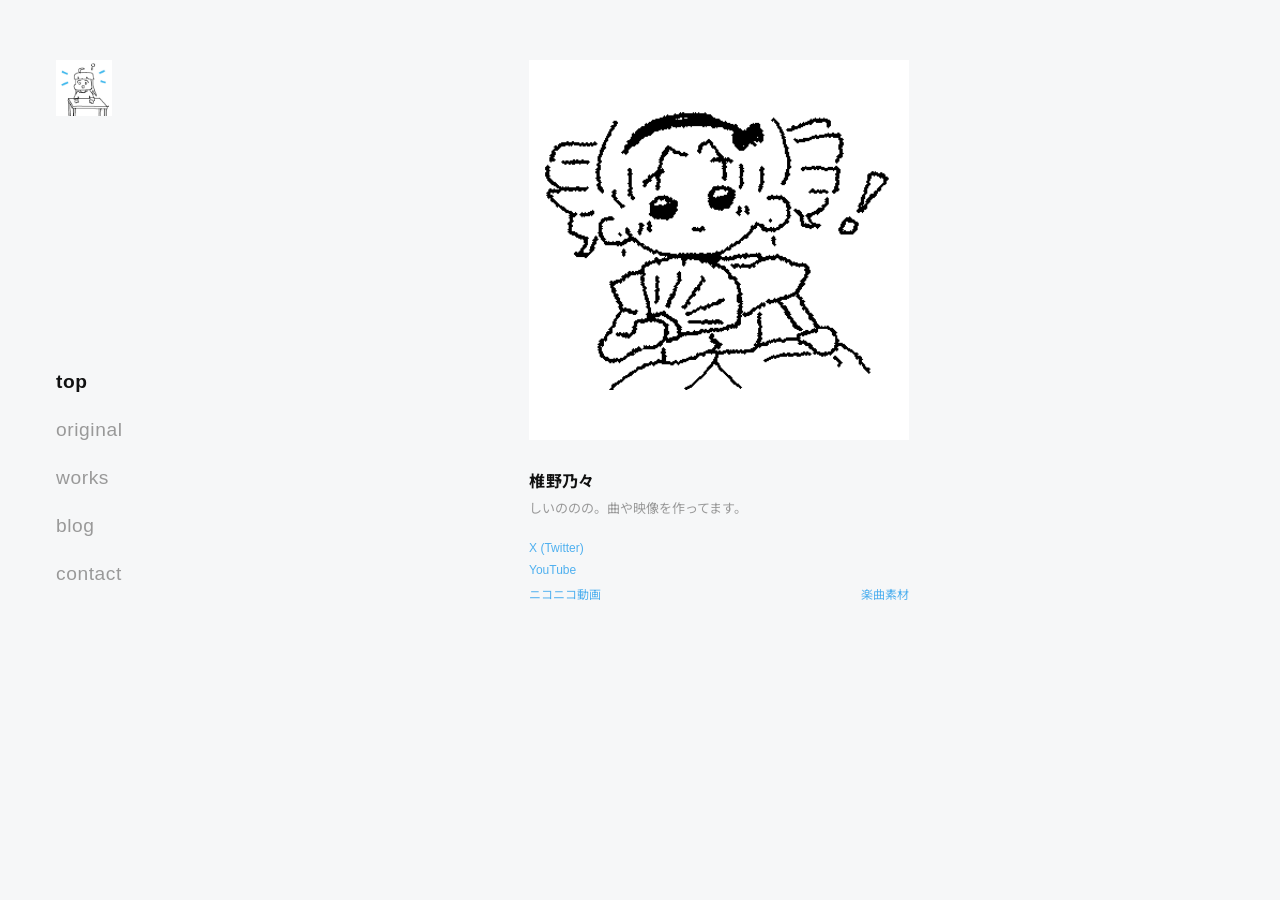
==== index.html @ d762a7d9 "初回アップロード" ====
<!DOCTYPE html>
<html lang="ja">
<head>
<meta charset="UTF-8">
<!-- /mv/xxx のようなURLになっても、相対パス(style.cssやassets/...)が正しくトップ基準で解決されるようにする -->
<base href="/">
<meta name="viewport" content="width=device-width, initial-scale=1.0">
<title>椎野乃々のウェブサイト</title>
<meta name="description" content="これまでの活動記録をまとめたポートフォリオサイトです。">
<link rel="icon" href="assets/icon.jpg">

<link rel="preconnect" href="https://fonts.googleapis.com">
<link rel="preconnect" href="https://fonts.gstatic.com" crossorigin>
<link href="https://fonts.googleapis.com/css2?family=Noto+Sans+JP:wght@400;700&display=swap" rel="stylesheet">

<link rel="stylesheet" href="style.css">
<script src="https://cdn.jsdelivr.net/npm/marked/marked.min.js"></script>
</head>
<body class="is-viewing-top">

<!-- ========== モバイル用トップバー ========== -->
<header class="mobile-bar">
  <a href="#" data-panel="top" class="mobile-bar__icon-wrap">
    <img src="assets/icon.jpg" alt="YOUR NAME" class="mobile-bar__icon" onerror="this.remove()">
  </a>
  <div class="mobile-bar__menu-trigger" id="mobileMenuTrigger">
    <span class="mobile-bar__menu-label">menu→</span>
    <button class="mobile-bar__toggle" id="menuToggle" aria-label="メニューを開く" aria-expanded="false">
      <span></span><span></span><span></span>
    </button>
  </div>
</header>

<div class="app">

  <!-- ========== 左ペイン：メニュー（PCでは画面の1/3） ========== -->
  <aside class="nav-pane">
    <div class="nav-pane__brand">
      <a href="#" data-panel="top" class="nav-pane__icon-wrap">
        <img src="assets/icon.jpg" alt="YOUR NAME" class="nav-pane__icon" onerror="this.remove()">
      </a>
    </div>

    <nav aria-label="メインナビゲーション">
      <ul class="nav-pane__list" id="navList">
        <li data-panel="top" class="is-active">
          <a href="#" data-panel="top" class="nav-pane__link">top</a>
        </li>
        <li data-panel="original">
          <div class="nav-pane__row">
            <a href="#" data-section="original" class="nav-pane__link">original</a>
            <ul class="nav-pane__catlist">
              <li><a href="#" class="nav-pane__cat" data-section="original" data-category="mv">mv</a></li>
              <li><a href="#" class="nav-pane__cat" data-section="original" data-category="releases">releases</a></li>
              <li><a href="#" class="nav-pane__cat" data-section="original" data-category="design">design</a></li>
              <li><a href="#" class="nav-pane__cat" data-section="original" data-category="others">others</a></li>
            </ul>
          </div>
        </li>
        <li data-panel="works">
          <div class="nav-pane__row">
            <a href="#" data-section="works" class="nav-pane__link">works</a>
            <ul class="nav-pane__catlist">
              <li><a href="#" class="nav-pane__cat" data-section="works" data-category="video">video</a></li>
              <li><a href="#" class="nav-pane__cat" data-section="works" data-category="music">music</a></li>
              <li><a href="#" class="nav-pane__cat" data-section="works" data-category="design">design</a></li>
              <li><a href="#" class="nav-pane__cat" data-section="works" data-category="others">others</a></li>
            </ul>
          </div>
        </li>
        <li data-panel="blog">
          <a href="#" data-panel="blog" class="nav-pane__link">blog</a>
        </li>
        <li data-panel="contact">
          <a href="#" data-panel="contact" class="nav-pane__link">contact</a>
        </li>
      </ul>
    </nav>

    <div class="nav-scrollbar" id="navScrollbar">
      <div class="nav-scrollbar__thumb" id="navScrollbarThumb"></div>
    </div>
  </aside>

  <!-- ========== 右ペイン：コンテンツ（PCでは画面の2/3） ========== -->
  <main class="view-pane" id="viewPane">

    <!-- ===== TOP ===== -->
    <section class="view is-active" id="view-top">
      <div class="view__inner">
        <a href="#" data-panel="listening" class="hero-image">
          <img src="assets/hero.gif" alt="椎野乃々" onerror="this.remove()">
        </a>
        <p class="hero-name">椎野乃々</p>
        <p class="hero-desc">しいののの。曲や映像を作ってます。</p>
        <ul class="hero-links">
          <li><a href="https://x.com/nonono_rain" target="_blank" rel="noopener">X (Twitter)</a></li>
          <li><a href="https://www.youtube.com/@aimai.5036" target="_blank" rel="noopener">YouTube</a></li>
          <li class="hero-links__pair">
            <a href="https://www.nicovideo.jp/user/123464943" target="_blank" rel="noopener">ニコニコ動画</a>
            <a href="https://drive.google.com/drive/folders/14TiNCbeLsuGgeU9SYpYMtmS-5s3uT9EH?usp=drive_link" target="_blank" rel="noopener">楽曲素材</a>
          </li>
        </ul>
      </div>
    </section>

    <!-- ===== LISTENING（アイコンクリックで表示。4曲がPC・スマホどちらも1画面に収まるレイアウト） ===== -->
    <section class="view" id="view-listening">
      <div class="view__inner">
        <a href="#" data-panel="top" class="view__back">← back</a>
        <h2 class="listening-title">( ´ー`).｡oO（わたしを構成する音楽）</h2>
        <div class="listening-grid" id="listeningGrid"><!-- JSで生成 --></div>
      </div>
    </section>

    <!-- ===== ORIGINAL（作品詳細。クリックした作品の内容をJSで差し込む） ===== -->
    <section class="view" id="view-original-detail" data-nav-group="original">
      <div class="view__inner">
        <a href="#" data-panel="original-category" class="view__back">← back</a>
        <div class="detail-thumb" id="originalDetailMedia"><!-- JSがiframeを挿入 --></div>
        <h2 class="view__title detail-title" id="originalDetailTitle"></h2>
        <div class="view__desc" id="originalDetailBody"></div>
        <a href="#" data-panel="original-category" class="view__back view__back--bottom" id="originalDetailBackBottom">← back</a>
      </div>
    </section>

    <!-- ===== ORIGINAL（カテゴリ別一覧。JSでカテゴリごとに内容を差し込む） ===== -->
    <section class="view" id="view-original-category" data-nav-group="original">
      <div class="view__inner">
        <header class="view__head">
          <span class="view__eyebrow">Original - 自主制作</span>
          <h2 class="view__title" id="originalCategoryLabel"></h2>
        </header>
        <div class="thumb-grid" id="originalCategoryGrid"><!-- JSで生成 --></div>
      </div>
    </section>

    <!-- ===== WORKS（作品詳細。クリックした作品の内容をJSで差し込む） ===== -->
    <section class="view" id="view-work-detail" data-nav-group="works">
      <div class="view__inner">
        <a href="#" data-panel="works-category" class="view__back">← back</a>
        <div class="detail-thumb" id="workDetailMedia"><!-- JSが画像またはiframeを挿入 --></div>
        <h2 class="view__title detail-title" id="workDetailTitle"></h2>
        <div class="view__desc" id="workDetailBody"></div>
        <a href="#" data-panel="works-category" class="view__back view__back--bottom" id="workDetailBackBottom">← back</a>
      </div>
    </section>

    <!-- ===== WORKS（カテゴリ別一覧。JSでカテゴリごとに内容を差し込む） ===== -->
    <section class="view" id="view-works-category" data-nav-group="works">
      <div class="view__inner">
        <header class="view__head">
          <span class="view__eyebrow">Works - ご依頼での制作</span>
          <h2 class="view__title" id="worksCategoryLabel"></h2>
        </header>
        <div class="thumb-grid" id="worksCategoryGrid"><!-- JSで生成 --></div>
      </div>
    </section>

    <!-- ===== BLOG ===== -->
    <section class="view" id="view-blog">
      <div class="view__inner">
        <header class="view__head">
          <span class="view__eyebrow">Blog - 意味があったりなかったり</span>
          <h2 class="view__title">blog</h2>
        </header>
        <ul class="blog-list" id="blogList"><!-- JSで生成（新しい順） --></ul>
      </div>
    </section>

    <!-- ===== BLOG（記事詳細。クリックした記事の内容をJSで差し込む） ===== -->
    <section class="view" id="view-blog-detail" data-nav-group="blog">
      <div class="view__inner">
        <a href="#" data-panel="blog" class="view__back">← back</a>
        <span class="view__eyebrow" id="blogDetailDate"></span>
        <h2 class="view__title" id="blogDetailTitle"></h2>
        <div class="view__desc" id="blogDetailBody"></div>
        <a href="#" data-panel="blog" class="view__back view__back--bottom" id="blogDetailBackBottom">← back</a>
      </div>
    </section>

    <!-- ===== CONTACT ===== -->
    <section class="view" id="view-contact">
      <div class="view__inner">
        <header class="view__head">
          <span class="view__eyebrow">Contact - 連絡</span>
          <h2 class="view__title">contact</h2>
          <p class="view__desc">ご依頼・お問い合わせなど、こちらよりお気軽にご連絡ください！</p>
        </header>
        <a href="mailto:nonono.rain22@gmail.com" class="contact-email">nonono.rain22@gmail.com</a>
        <ul class="contact-social">
          <li><a href="https://x.com/nonono_rain" target="_blank" rel="noopener">X (Twitter) のDMでも可</a></li>
        </ul>
        <div class="contact-image">
          <img src="assets/contact.gif" alt="" onerror="this.parentElement.remove()">
        </div>
          <p class="view__desc">「おててやわらかカニ キーホルダー」</p>
      </div>
    </section>

  </main>
</div>

<!-- ===== ORIGINAL「design」カテゴリ用ライトボックス ===== -->
<div class="design-lightbox" id="designLightbox" aria-hidden="true">
  <div class="design-lightbox__backdrop" id="designLightboxBackdrop"></div>
  <button class="design-lightbox__close" id="designLightboxClose" aria-label="閉じる">&times;</button>
  <button class="design-lightbox__arrow design-lightbox__arrow--prev" id="lightboxPrev" aria-label="前の画像">&lt;</button>
  <div class="design-lightbox__box">
    <div class="design-lightbox__img-wrap" id="designLightboxImgWrap">
      <img class="design-lightbox__img" id="designLightboxImg" src="" alt="">
    </div>
    <p class="design-lightbox__title" id="designLightboxTitle"></p>
  </div>
  <button class="design-lightbox__arrow design-lightbox__arrow--next" id="lightboxNext" aria-label="次の画像">&gt;</button>
</div>

<!-- ===== 本文中の画像用ライトボックス（矢印なし・ホイールでズーム） ===== -->
<div class="design-lightbox" id="bodyImageLightbox" aria-hidden="true">
  <div class="design-lightbox__backdrop" id="bodyImageLightboxBackdrop"></div>
  <button class="design-lightbox__close" id="bodyImageLightboxClose" aria-label="閉じる">&times;</button>
  <div class="design-lightbox__box">
    <div class="design-lightbox__img-wrap" id="bodyImageLightboxImgWrap">
      <img class="design-lightbox__img" id="bodyImageLightboxImg" src="" alt="">
    </div>
  </div>
</div>

<canvas id="cursorTrail"></canvas>

<script src="script.js"></script>
</body>
</html>
---- style.css ----
/* =====================================================
   DESIGN TOKENS
   ===================================================== */
:root{
  --black:  #111111;
  --white:  #F6F7F8;
  --gray:   #999999;
  --line:   #e4e4e4;

  --font-family:  "Helvetica Neue", Helvetica, Arial, "Noto Sans JP", sans-serif;
  --font-mono:    var(--font-family);
  --font-display: var(--font-family);
  --font-body:    var(--font-family);

  --nav-w: 33.3333%;
  --ease: cubic-bezier(.22,.61,.36,1);
}

*, *::before, *::after{ box-sizing: border-box; }

html, body{
  height: 100%;
  margin: 0;
  overflow: hidden; /* ページ全体のスクロールバーを出さない */
}

body{
  font-family: var(--font-body);
  background: var(--white);
  color: var(--black);
  -webkit-font-smoothing: antialiased;
}

a{ color: inherit; text-decoration: none; }
ul{ list-style: none; margin:0; padding:0; }
h1,h2,h3,p{ margin:0; }
img{ max-width:100%; display:block; }
button{ font-family: inherit; }

::selection{ background: var(--black); color: var(--white); }

.nav-pane, .view-pane{
  scrollbar-width: none;
  -ms-overflow-style: none;
}
.nav-pane::-webkit-scrollbar,
.view-pane::-webkit-scrollbar{ display:none; }

/* =====================================================
   全体レイアウト（PC: 左1/3メニュー・右2/3コンテンツ）
   ===================================================== */
.app{
  display:flex;
  height: 100vh;   /* 古いブラウザ向けの保険 */
  height: 100dvh;  /* ブラウザのバー分を差し引いた「実際に見える高さ」 */
  width: 100vw;
}

/* ---- 左ペイン：メニュー ---- */
.nav-pane{
  position: relative;
  width: var(--nav-w);
  height: 100%;
  flex-shrink: 0;
  padding: 60px 56px;
  display:flex;
  flex-direction:column;
  overflow-y: auto;
}
.nav-pane__brand{ flex-shrink: 0; }
.nav-pane nav{
  flex: 1;
  min-height: 0;
  display:flex;
  align-items: safe center; /* 縦の余白が足りないときは上寄せになり、アイコンと重ならないようにする */
}

.nav-pane__icon-wrap{
  display: block;
  width: 56px;
  height: 56px;
  background: #f2f2f2;
  overflow: hidden;
}
.nav-pane__icon{
  width:100%; height:100%; object-fit:cover; display:block;
}

.nav-pane__list{ display:flex; flex-direction:column; gap: 6px; }
.nav-pane__row{ display:flex; align-items:flex-start; gap: 52px; }
.nav-pane__link{
  display:inline-block;
  flex-shrink: 0;
  padding: 10px 0;
  font-size: clamp(17px, 1.5vw, 21px);
  letter-spacing:.03em;
  color: var(--gray);
  text-transform: lowercase;
  transition: color .2s var(--ease);
}
.nav-pane__list li:hover .nav-pane__link{ color: var(--black); }
.nav-pane__list li.is-active .nav-pane__link{
  color: var(--black);
  font-weight:700;
}

/* カテゴリ一覧（ORIGINAL・WORKS）：メニュータイトルと同じ文字サイズ、スクロールなし */
.nav-pane__catlist{
  display:none;
  flex: 1;
  min-width: 0;
}
.nav-pane__list li.is-active .nav-pane__catlist{ display:block; }
.nav-pane__cat{
  display:block;
  padding: 4px 0;
  font-size: clamp(17px, 1.5vw, 21px);
  letter-spacing:.03em;
  color: var(--gray);
  text-transform: lowercase;
  transition: color .2s var(--ease);
}
.nav-pane__cat:hover{ color: var(--black); }
.nav-pane__cat.is-active{ color: var(--black); font-weight:700; }

/* ---- 右ペイン：コンテンツ ---- */
.view-pane{
  width: calc(100% - var(--nav-w));
  height: 100%;
  overflow-y: auto;
}

.view{
  display:none;
  min-height: 100%;
  padding: 60px 8vw 100px;
}
.view.is-active{ display:block; }
#view-top.is-active{ display:flex; align-items:flex-start; }

.view__inner{ width:100%; max-width: 640px; }

.view__head{ margin-bottom: 64px; max-width: 560px; }
.view__eyebrow{
  font-size: 14px;
  letter-spacing: .1em;
  color: var(--gray);
  margin-bottom: 16px;
  display:block;
}
.view__title{
  font-weight: 700;
  font-size: clamp(30px, 3.4vw, 44px);
  letter-spacing: .06em;
  line-height: 1;
  margin-bottom: 0;
}
/* ORIGINAL・WORKSの詳細ページ：作品タイトルは長くなりがちなので少し小さくする */
.detail-title{
  font-size: clamp(20px, 2.4vw, 28px);
  line-height: 1.3;
}
.view__desc{
  font-size: 13px;
  line-height: 2;
  color: var(--gray);
  max-width: 600px;
}
/* ===== Decap CMSで編集する本文まわりのスタイル ===== */
/* アーティスト名と本文の間隔 */
.detail-artist{
  margin-bottom: 36px;
  color: var(--gray);
}
/* 本文の文字サイズを少し大きく、色は黒に（アーティスト名は上のdetail-artistで灰色のまま維持） */
.view__desc p:not(.detail-artist){
  font-size: 17px;
  line-height: 1.8;
  color: var(--black);
  margin-bottom: 0.6em;
}
/* 本文中のリンクは水色・下線で表示 */
.view__desc a{
  color: #4fb0ef;
  text-decoration: underline;
  word-break: break-all;
}
.view__desc a:hover{
  opacity: .8;
}
/* 見出し（本文17pxに合わせたサイズ） */
.view__desc h2, .view__desc h3{
  margin-top: 28px;
  margin-bottom: 12px;
  line-height: 1.4;
  color: var(--black);
}
.view__desc h2{ font-size: 23px; }
.view__desc h3{ font-size: 20px; }
/* 画像を連続して挿入すると、JS側(groupConsecutiveImages)が2枚ずつ .img-grid で囲みます */
.view__desc .img-grid{
  display: grid;
  grid-template-columns: 1fr 1fr;
  gap: 12px;
  margin: 12px 0;
}
.view__desc .img-unit img, .view__desc .img-unit video{
  width: 100%;
  height: auto;
  display: block;
  border-radius: 4px;
}
/* 「Image(大)」で挿入した画像（画面いっぱいに近い大きさで表示） */
.view__desc .img-full{
  margin: 20px 0;
}
.view__desc .img-full img, .view__desc .img-full video{
  width: 100%;
  height: auto;
  display: block;
  border-radius: 4px;
}
/* 画像の説明書き（灰色の小文字） */
.view__desc .img-caption{
  display: block;
  font-size: 12px;
  color: var(--gray);
  margin-top: 6px;
  line-height: 1.5;
}
/* 本文中で {br} と単独で書いた場所に、意図的な1行分の空白を入れる */
.view__desc .blank-line{
  display: block;
  height: 2em;
}
/* Xの投稿を埋め込んだときの見た目調整 */
.view__desc .twitter-tweet{
  margin: 20px 0;
}
/* YouTube動画を埋め込んだときの見た目 */
.view__desc .yt-embed{
  position: relative;
  width: 100%;
  aspect-ratio: 16 / 9;
  margin: 20px 0;
}
.view__desc .yt-embed iframe{
  width: 100%;
  height: 100%;
  border: 0;
  display: block;
  border-radius: 4px;
}
/* 本文中で {large}...{/large} {small}...{/small} {pink}...{/pink} と書いた部分の見た目 */
.view__desc .text-lg{
  font-size: 2.7em;
}
.view__desc .text-sm{
  font-size: 0.8em;
}
.view__desc .text-pink{
  color: #EE7C88;
}

/* =====================================================
   MOBILE TOP BAR + オーバーレイメニュー
   ===================================================== */
.mobile-bar{
  display:none;
  position: fixed;
  top:0; left:0; right:0;
  height: 56px;
  background: var(--white);
  border-bottom: 1px solid var(--line);
  align-items:center;
  justify-content: space-between;
  padding: 0 20px;
  z-index: 200;
}
.mobile-bar__icon-wrap{
  display: block;
  width: 32px;
  height: 32px;
  background: #f2f2f2;
  overflow: hidden;
}
.mobile-bar__icon{ width:100%; height:100%; object-fit:cover; display:block; }
.mobile-bar__menu-trigger{
  display:flex;
  align-items:center;
  gap: 8px;
  cursor: pointer;
}
.mobile-bar__menu-label{
  font-family: var(--font-family);
  font-size: 14px;
  letter-spacing:.05em;
  color: var(--black);
}
.nav-open .mobile-bar__menu-label{ display:none; }
.mobile-bar__toggle{
  width:24px; height:16px;
  background:none; border:none;
  position:relative;
  cursor:pointer;
  padding:0;
}
.mobile-bar__toggle span{
  position:absolute; left:0; right:0;
  height:1px; background: var(--black);
  transition: transform .25s var(--ease), opacity .25s var(--ease);
}
.mobile-bar__toggle span:nth-child(1){ top:0; }
.mobile-bar__toggle span:nth-child(2){ top:7px; }
.mobile-bar__toggle span:nth-child(3){ top:14px; }
/* ハンバーガーの見た目(3本線⇔×)はCSSのクラスではなく、
   script.js側で直接style指定して切り替えます（表示のズレを防ぐため） */

.mobile-nav{
  position: fixed;
  top:56px; left:0; right:0; bottom:0;
  background: var(--white);
  transform: translateY(-110%);
  transition: transform .3s var(--ease);
  z-index: 150;
  display:flex;
  flex-direction:column;
  padding: 12px 8vw 40px;
  gap: 6px;
  overflow-y:auto;
}
.nav-open .mobile-nav{ transform: translateY(0); }
.mobile-nav a{
  font-weight:700;
  font-size: 20px;
  letter-spacing:.04em;
  padding: 16px 0;
  border-bottom: 1px solid var(--line);
  text-transform: lowercase;
}
.mobile-nav__group{ border-bottom: 1px solid var(--line); }
.mobile-nav__group .nav-pane__link{
  display:block;
  font-weight:700;
  font-size: 20px;
  letter-spacing:.04em;
  padding: 16px 0 8px;
  color: var(--black);
}
.mobile-nav__cats{
  display:flex;
  flex-direction:column;
  gap:2px;
  padding-bottom: 16px;
}
.mobile-nav__cats .nav-pane__cat{
  font-size: 15px;
  padding: 6px 0 6px 16px;
  color: var(--gray);
}

/* =====================================================
   TOP
   ===================================================== */
.hero-image{
  display: block;
  width: 100%;
  max-width: 380px;
  aspect-ratio: 1 / 1;
  background: #FFFFFF;
  overflow: hidden;
  margin-bottom: 28px;
  cursor: pointer;
}
.hero-image img{
  width:100%; height:100%; object-fit: contain; display:block;
}
.hero-name{
  font-weight:700;
  font-size: 16px;
  letter-spacing:.03em;
  margin-bottom: 6px;
}
.hero-desc{
  font-size: 13px;
  color: var(--gray);
}
.hero-links{
  display:flex;
  flex-direction:column;
  gap: 8px;
  margin-top: 24px;
  max-width: 380px; /* hero-imageのmax-widthと合わせて右端をそろえる */
  font-size: 12px;
  color: var(--gray);
}
.hero-links a{
  color: #4fb0ef;
  text-decoration: none;
  transition: opacity .2s var(--ease);
}
.hero-links a:hover{ opacity: .8; }
.hero-links__pair{
  display:flex;
  justify-content: space-between;
}

/* =====================================================
   LISTENING（アイコンをクリックした時のページ）
   4曲とも正方形のサムネイルで、2列に並べる（他のページと同じ、通常のスクロール）
   ===================================================== */
.listening-title{
  font-weight: 700;
  font-size: clamp(18px, 2vw, 26px);
  letter-spacing: .06em;
  line-height: 1.3;
  margin-bottom: 32px;
}
.listening-grid{
  display:flex;
  flex-direction:column;
  gap: 20px;
}
.listening-row{
  display:flex;
  gap: 20px;
  align-items: flex-start; /* 基本は上端に揃える（2番目のサムネイルはこのまま） */
}
.listening-item{
  cursor:pointer;
  flex: 1;
  min-width: 0; /* 中身のサイズで勝手に広がり、正方形がズレるのを防ぐ */
}
/* 2番目・3番目のサムネイルだけ少し小さくする。
   同じ段の中でぴったり隣り合うよう、余白ではなく比率(flex)で幅を分け合う */
.listening-item--small{ flex: 0.6; }
/* 3番目(下段の左)だけは、隣の4番目(大)の下端に揃える */
.listening-row:nth-child(2) .listening-item--small{ align-self: flex-end; }
.listening-item__thumb{
  width:100%;
  aspect-ratio: 1 / 1; /* 4曲とも常に正方形 */
  position:relative;
  overflow:hidden;
  background: #f2f2f2;
}
.listening-item__thumb img,
.listening-item__thumb iframe{
  width:100%; height:100%; object-fit:cover; border:0; display:block;
}
.listening-item__play{ position:absolute; inset:0; display:flex; align-items:center; justify-content:center; }
.listening-item__play::before{
  content:"";
  width:34px; height:34px;
  border-radius:50%;
  border:1px solid var(--white);
  opacity:0;
  transition: opacity .2s var(--ease);
}
.listening-item__play::after{
  content:"";
  position:absolute;
  border-style: solid;
  border-width: 6px 0 6px 9px;
  border-color: transparent transparent transparent var(--white);
  opacity:0;
  transition: opacity .2s var(--ease);
  transform: translateX(2px);
}
.listening-item:hover .listening-item__play::before,
.listening-item:hover .listening-item__play::after{ opacity:1; }
.listening-item__title{
  margin-top: 8px;
  font-size: 12px;
  font-weight:700;
  overflow:hidden;
  text-overflow:ellipsis;
  white-space:nowrap;
}

/* =====================================================
   ORIGINAL / WORKS 詳細・カテゴリビューの「戻る」リンク
   ===================================================== */
.view__back{
  display:inline-block;
  font-size: 15px;
  color: var(--gray);
  margin-bottom: 40px;
  transition: color .2s var(--ease);
}
.view__back:hover{ color: var(--black); }
/* 内容が長いページだけ、JS側で表示する一番下の「← back」 */
.view__back--bottom{
  display: none;
  margin-top: 40px;
  margin-bottom: 0;
}

/* =====================================================
   THUMB LIST（ORIGINAL・WORKS共通：サムネイルが縦に並ぶ一覧・枠なし）
   ===================================================== */
.thumb-grid{ display:flex; flex-direction:column; gap: 44px; }
.thumb-item{ display:block; cursor:pointer; }
.thumb-item__thumb{
  width:100%;
  aspect-ratio: 16/9;
  overflow:hidden;
  background: var(--white); /* 余白部分もページの背景色と同じにする */
  margin-bottom: 14px;
}
.thumb-item__thumb img, .thumb-item__thumb video{
  width:100%; height:100%; object-fit: contain; display:block;
  transition: opacity .25s var(--ease);
}
.thumb-item:hover .thumb-item__thumb img, .thumb-item:hover .thumb-item__thumb video{ opacity:.85; }
.thumb-item__title{ font-weight:700; font-size: 14px; margin-bottom: 6px; }
.thumb-item__row{
  display:flex;
  justify-content: space-between;
  align-items: baseline;
  gap: 16px;
}
.thumb-item__desc{ font-size: 12px; line-height: 1.8; color: var(--gray); }
.thumb-item__date{
  font-size: 11px;
  color: var(--gray);
  flex-shrink: 0;
  white-space: nowrap;
}

/* =====================================================
   ORIGINAL / WORKS 詳細ビュー
   ===================================================== */
.detail-thumb{
  width:100%;
  aspect-ratio: 16/9; /* 正方形の画像でも、横長(16:9)のときと同じくらいの高さに揃える */
  overflow:hidden;
  background: var(--white); /* 余白部分もページの背景色と同じにする */
  margin-bottom: 32px;
}
.detail-thumb img{ width:100%; height:100%; object-fit: contain; display:block; }
.detail-thumb video{ width:100%; height:100%; object-fit: contain; display:block; }
.detail-thumb iframe{ width:100%; height:100%; border:0; display:block; }

/* =====================================================
   BLOG
   ===================================================== */
.blog-list{ border-top: 1px solid var(--line); }
.blog-item{
  border-bottom: 1px solid var(--line);
  padding: 22px 0;
  cursor: pointer;
  display:grid;
  grid-template-columns: 90px 1fr;
  align-items:center;
  gap: 20px;
  transition: opacity .2s var(--ease);
}
.blog-item:hover{ opacity:.6; }
.blog-item__date{ font-size: 11px; color: var(--gray); }
.blog-item__body{ min-width:0; }
.blog-item__title{ font-weight:700; font-size: 14px; margin-bottom: 6px; }
.blog-item__excerpt{
  font-size: 12px; color: var(--gray); line-height:1.7;
  overflow:hidden; text-overflow:ellipsis; white-space:nowrap;
}

/* =====================================================
   CONTACT
   ===================================================== */
.contact-email{
  display:inline-block;
  font-size: clamp(18px, 2.6vw, 23px);
  border-bottom: 1px solid var(--black);
  padding-bottom: 6px;
  margin-bottom: 40px;
  transition: color .2s var(--ease);
}
.contact-email:hover{ color: var(--gray); }
.contact-social{
  display:flex; gap: 20px; flex-wrap: wrap;
  font-size: 12px;
  color: var(--gray);
  margin-bottom: 60px;
}
.contact-social a{ transition: color .2s var(--ease); }
.contact-social a:hover{ color: var(--black); }
.contact-image{
  width: 100%;
  max-width: 320px;
  margin-bottom: 10px;
}
.contact-image img{
  width:100%; height:auto; display:block;
}
/* =====================================================
   FOCUS
   ===================================================== */
a:focus-visible, button:focus-visible{
  outline: 1px solid var(--black);
  outline-offset: 3px;
}

/* =====================================================
   カーソル追従の点線
   ===================================================== */
#cursorTrail{
  position: fixed;
  inset: 0;
  width: 100%;
  height: 100%;
  pointer-events: none;
  z-index: 9999;
}

/* =====================================================
   左メニュー右端のミニスクロールバー（右側コンテンツを素早くスクロールする用）
   道（トラック）は透明のまま、正方形のつまみだけを表示する
   ===================================================== */
.nav-scrollbar{
  display:none;
  position:absolute;
  right: 14px;
  width: 40px;
  z-index: 10;
  /* top・heightはJSで「topの項目〜contactの項目」の実際の位置に合わせて設定します */
}
.nav-scrollbar.is-visible{ display:block; }
.nav-scrollbar__thumb{
  position:absolute;
  top:0;
  left:0;
  width:40px;
  height:40px;
  background: #F8ABA6;
  cursor: grab;
  touch-action: none; /* 指でドラッグしたときにページ側がスクロールしてしまわないようにする */
}
.nav-scrollbar__thumb:active{ cursor: grabbing; }

/* =====================================================
   ORIGINAL「design」カテゴリ用ライトボックス
   ・矢印と閉じるボタンは画像サイズに関係なく常に同じ位置（position:fixed）
   ・画像にカーソルを合わせて動かすと、その位置を中心に拡大表示される
   ===================================================== */
.design-lightbox{
  display:none;
  position: fixed;
  inset: 0;
  z-index: 2000;
  align-items: center;
  justify-content: center;
}
.design-lightbox.is-open{ display:flex; }
.design-lightbox__backdrop{
  position: absolute;
  inset: 0;
  background: rgba(17,17,17,.85);
}
.design-lightbox__box{
  position: relative;
  z-index: 1;
  width: min(760px, 78vw);
  display:flex;
  flex-direction: column;
  align-items: center;
}
.design-lightbox__img-wrap{
  width: 100%;
  height: 80vh;
  overflow: visible; /* 拡大した画像が枠の外(画面いっぱい)まで見えるようにする */
  cursor: zoom-in;
}
.design-lightbox__img{
  width: 100%;
  height: 100%;
  object-fit: contain; /* 画像全体を切り取らずに表示する（枠の背景は透明なので余白も目立たない） */
  display:block;
  transition: opacity .15s ease, transform .1s ease;
  transform-origin: center center;
}
.design-lightbox__title{
  margin-top: 14px;
  color: var(--white);
  font-size: 13px;
  text-align:center;
}

/* 閉じるボタン：常に画面左上の同じ位置（画像サイズに影響されない） */
.design-lightbox__close{
  position: fixed;
  top: 24px;
  left: 24px;
  z-index: 3;
  background:none;
  border:none;
  color: var(--white);
  font-size: 40px;
  line-height: 1;
  cursor:pointer;
}

/* 矢印：常に画面の同じ左右位置（画像サイズに影響されない）。
   拡大した画像の上に来ても見えるよう、半透明の黒い四角を背景に敷く */
.design-lightbox__arrow{
  position: fixed;
  top: 50%;
  transform: translateY(-50%);
  z-index: 3;
  background: rgba(0,0,0,.4);
  border:none;
  color: var(--white);
  font-size: 40px;
  font-weight: 700;
  padding: 16px 20px;
  cursor:pointer;
  transition: background .2s var(--ease);
}
.design-lightbox__arrow--prev{ left: 24px; }
.design-lightbox__arrow--next{ right: 24px; }
.design-lightbox__arrow:hover{ background: rgba(0,0,0,.6); }

/* =====================================================
   RESPONSIVE
   ===================================================== */
@media (max-width: 900px) and (orientation: portrait), (max-height: 500px) and (orientation: landscape){
  html, body{ overflow: auto; height: auto; }
  .nav-pane{ display:none; }
  .app{ display:block; height:auto; }
  .view-pane{ width:100%; height:auto; border-left:none; }
  .view{
    min-height: calc(100vh - 56px);  /* 古いブラウザ向けの保険 */
    min-height: calc(100dvh - 56px);
    padding: 90px 6vw 70px;
  }
  #view-top.is-active{ display:block; padding-top: 80px; }
  .mobile-bar{ display:flex; }
  .blog-item{ grid-template-columns: 1fr; gap:6px; }
  .view__inner{ margin: 0 auto; } /* コンテンツが画面幅より狭いときは中央に揃える（左寄りにならないように） */

  /* ライトボックス：スマホでは矢印・閉じるボタンの余白を詰めて画像を広く見せる */
  .design-lightbox__arrow{ padding: 8px; font-size: 26px; }
  .design-lightbox__arrow--prev{ left: 8px; }
  .design-lightbox__arrow--next{ right: 8px; }
  .design-lightbox__close{ top: 12px; left: 12px; font-size: 32px; }
  .design-lightbox__box{ width: 86vw; }
  .design-lightbox__img-wrap{ height: 70vh; }

  /* TOPを表示しているときだけ「menu→」の文字がやわらかく点滅する（3秒に1回）
     ※ハンバーガーアイコンの親要素ごと動かすと、一部のスマホブラウザで
       アイコンの表示が更新されなくなる不具合が起きるため、文字だけを動かす */
  body.is-viewing-top .mobile-bar__menu-label{
    animation: menuTriggerPulse 3s ease-in-out infinite;
  }
}

@keyframes menuTriggerPulse{
  0%, 80%, 100%{ opacity: 1; }
  15%{ opacity: .20; }
}
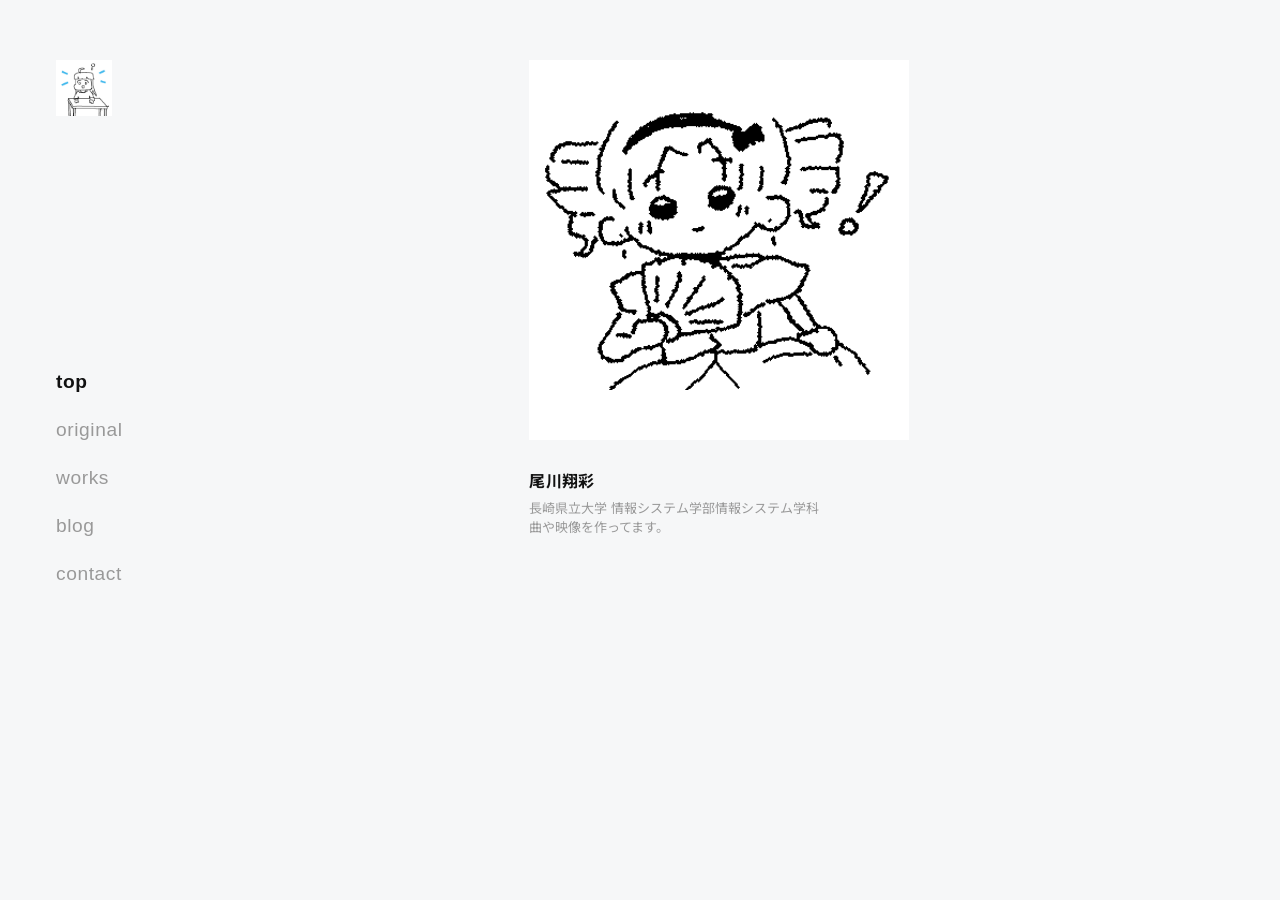
==== commit df78201a: "Update index.html" ====
--- a/index.html
+++ b/index.html
@@ -5,7 +5,7 @@
 <!-- /mv/xxx のようなURLになっても、相対パス(style.cssやassets/...)が正しくトップ基準で解決されるようにする -->
 <base href="/">
 <meta name="viewport" content="width=device-width, initial-scale=1.0">
-<title>椎野乃々のウェブサイト</title>
+<title>尾川翔彩のウェブサイト</title>
 <meta name="description" content="これまでの活動記録をまとめたポートフォリオサイトです。">
 <link rel="icon" href="assets/icon.jpg">
 
@@ -89,18 +89,11 @@
     <section class="view is-active" id="view-top">
       <div class="view__inner">
         <a href="#" data-panel="listening" class="hero-image">
-          <img src="assets/hero.gif" alt="椎野乃々" onerror="this.remove()">
+          <img src="assets/hero.gif" alt="尾川翔彩" onerror="this.remove()">
         </a>
-        <p class="hero-name">椎野乃々</p>
-        <p class="hero-desc">しいののの。曲や映像を作ってます。</p>
-        <ul class="hero-links">
-          <li><a href="https://x.com/nonono_rain" target="_blank" rel="noopener">X (Twitter)</a></li>
-          <li><a href="https://www.youtube.com/@aimai.5036" target="_blank" rel="noopener">YouTube</a></li>
-          <li class="hero-links__pair">
-            <a href="https://www.nicovideo.jp/user/123464943" target="_blank" rel="noopener">ニコニコ動画</a>
-            <a href="https://drive.google.com/drive/folders/14TiNCbeLsuGgeU9SYpYMtmS-5s3uT9EH?usp=drive_link" target="_blank" rel="noopener">楽曲素材</a>
-          </li>
-        </ul>
+        <p class="hero-name">尾川翔彩</p>
+        <p class="hero-desc">長崎県立大学 情報システム学部情報システム学科</p>
+        <p class="hero-desc">曲や映像を作ってます。</p>
       </div>
     </section>
 
@@ -187,10 +180,7 @@
           <h2 class="view__title">contact</h2>
           <p class="view__desc">ご依頼・お問い合わせなど、こちらよりお気軽にご連絡ください！</p>
         </header>
-        <a href="mailto:nonono.rain22@gmail.com" class="contact-email">nonono.rain22@gmail.com</a>
-        <ul class="contact-social">
-          <li><a href="https://x.com/nonono_rain" target="_blank" rel="noopener">X (Twitter) のDMでも可</a></li>
-        </ul>
+        <a href="mailto:BS124010@sun.ac.jp" class="contact-email">BS124010@sun.ac.jp</a>
         <div class="contact-image">
           <img src="assets/contact.gif" alt="" onerror="this.parentElement.remove()">
         </div>
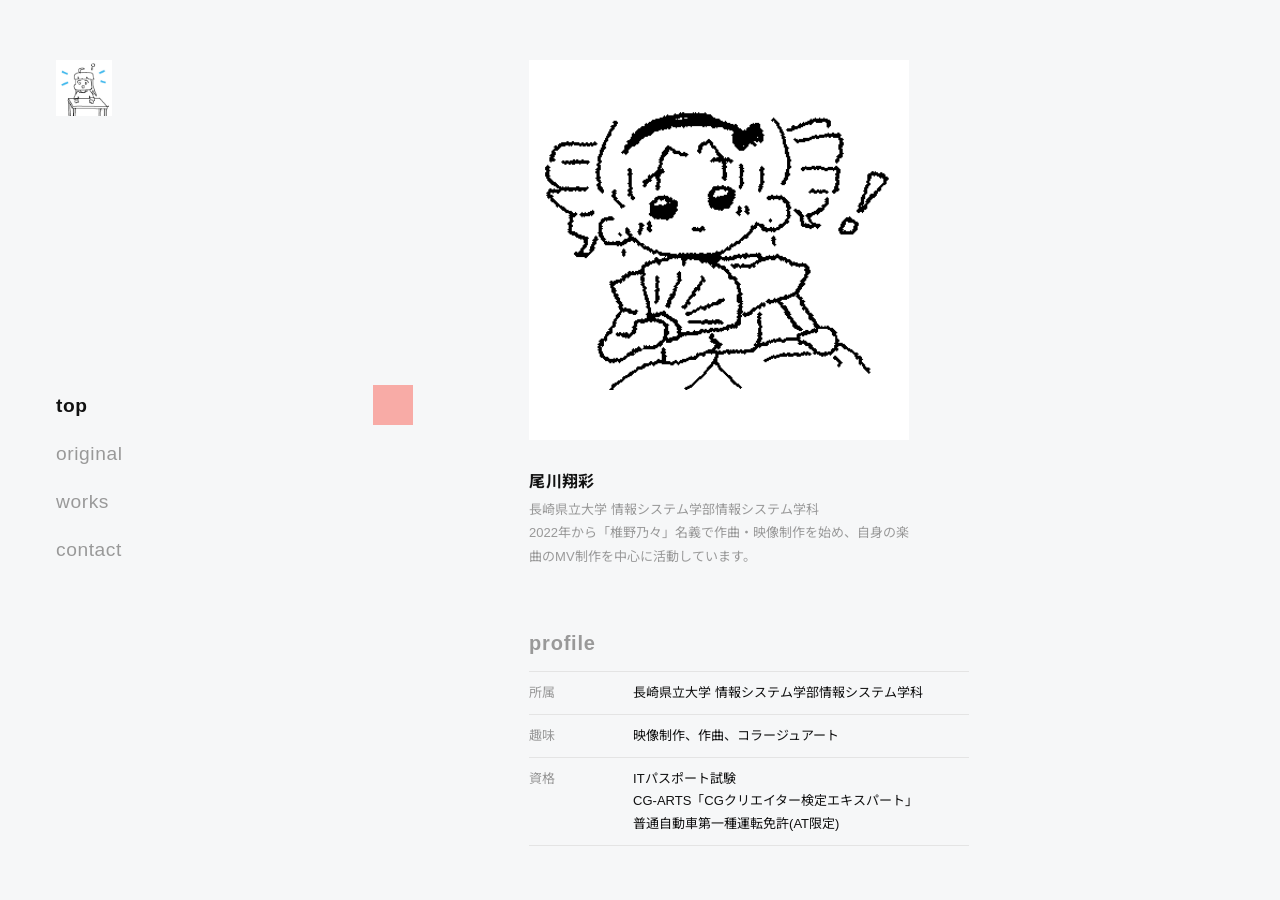
==== commit f0a07561: "10/1hennkoubun" ====
--- a/index.html
+++ b/index.html
@@ -68,9 +68,6 @@
             </ul>
           </div>
         </li>
-        <li data-panel="blog">
-          <a href="#" data-panel="blog" class="nav-pane__link">blog</a>
-        </li>
         <li data-panel="contact">
           <a href="#" data-panel="contact" class="nav-pane__link">contact</a>
         </li>
@@ -93,7 +90,86 @@
         </a>
         <p class="hero-name">尾川翔彩</p>
         <p class="hero-desc">長崎県立大学 情報システム学部情報システム学科</p>
-        <p class="hero-desc">曲や映像を作ってます。</p>
+        <p class="hero-desc">2022年から「椎野乃々」名義で作曲・映像制作を始め、自身の楽曲のMV制作を中心に活動しています。</p>
+
+        <div class="about-block">
+          <span class="view__eyebrow">profile</span>
+          <dl class="about-list">
+            <div class="about-list__row">
+              <dt>所属</dt>
+              <dd>長崎県立大学 情報システム学部情報システム学科</dd>
+            </div>
+            <div class="about-list__row">
+              <dt>趣味</dt>
+              <dd>映像制作、作曲、コラージュアート</dd>
+            </div>
+            <div class="about-list__row">
+              <dt>資格</dt>
+              <dd>
+                ITパスポート試験<br>
+                CG-ARTS「CGクリエイター検定エキスパート」<br>
+                普通自動車第一種運転免許(AT限定)
+              </dd>
+            </div>
+          </dl>
+        </div>
+
+        <div class="about-block">
+          <span class="view__eyebrow">skill</span>
+          <p class="about-links__desc">使用経験のある言語とツールです。<br>映像・デザイン制作は基本AviUtlを使用しています。</p>
+          <table class="skill-table">
+            <tr>
+              <th>プログラミング言語</th>
+              <th>ツール</th>
+            </tr>
+            <tr>
+              <td><span class="skill-icon skill-icon--web">&lt;/&gt;</span><span class="skill-label">HTML / CSS</span></td>
+              <td><img src="assets/uploads/icons/aviutl.png" alt=""><span class="skill-label">AviUtl</span></td>
+            </tr>
+            <tr>
+              <td><span class="skill-icon skill-icon--cpp">C++</span><span class="skill-label">C / C++</span></td>
+              <td><span class="skill-icon skill-icon--ai">Ai</span><span class="skill-label">Adobe Illustrator</span></td>
+            </tr>
+            <tr>
+              <td><span class="skill-icon skill-icon--js">JS</span><span class="skill-label">JavaScript</span></td>
+              <td><span class="skill-icon skill-icon--ps">Ps</span><span class="skill-label">Adobe Photoshop</span></td>
+            </tr>
+            <tr>
+              <td><span class="skill-icon skill-icon--sql">SQL</span><span class="skill-label">SQL</span></td>
+              <td><span class="skill-icon skill-icon--maya">M</span><span class="skill-label">Maya</span></td>
+            </tr>
+            <tr>
+              <td><img src="assets/uploads/icons/java.jpg" alt=""><span class="skill-label">Java</span></td>
+              <td><img src="assets/uploads/icons/blender.png" alt=""><span class="skill-label">Blender</span></td>
+            </tr>
+            <tr>
+              <td><img src="assets/uploads/icons/python.png" alt=""><span class="skill-label">Python</span></td>
+              <td><img src="assets/uploads/icons/studio_one.png" alt=""><span class="skill-label">Studio One</span></td>
+            </tr>
+          </table>
+        </div>
+
+        <div class="about-block">
+          <span class="view__eyebrow">このサイトについて</span>
+          <p class="about-links__desc">曲や映像の自主制作＆ご依頼をいただいた制作実績をまとめた、自作のポートフォリオサイトです。どうぞゆっくりとご覧ください。</p>
+
+          <div class="about-nav-cards">
+            <a href="#" data-section="original" class="about-nav-card nav-pane__link">
+              <span class="about-nav-card__icon">
+                <img src="assets/uploads/icons/original.gif" alt="Original">
+              </span>
+              <span class="about-nav-card__label">original</span>
+              <span class="about-nav-card__desc">オリジナル楽曲のMVやジャケットデザインなど、自主制作した作品です。</span>
+            </a>
+            <a href="#" data-section="works" class="about-nav-card nav-pane__link">
+              <span class="about-nav-card__icon">
+                <img src="assets/uploads/icons/works.gif" alt="Works">
+              </span>
+              <span class="about-nav-card__label">works</span>
+              <span class="about-nav-card__desc">企業様・個人様からご依頼いただいた映像・音楽・デザイン制作です。</span>
+            </a>
+          </div>
+        </div>
       </div>
     </section>
 
@@ -101,7 +177,7 @@
     <section class="view" id="view-listening">
       <div class="view__inner">
         <a href="#" data-panel="top" class="view__back">← back</a>
-        <h2 class="listening-title">( ´ー`).｡oO（わたしを構成する音楽）</h2>
+        <h2 class="listening-title">( ´ー`).｡oO（お気に入りの制作たち）</h2>
         <div class="listening-grid" id="listeningGrid"><!-- JSで生成 --></div>
       </div>
     </section>
@@ -147,28 +223,6 @@
           <h2 class="view__title" id="worksCategoryLabel"></h2>
         </header>
         <div class="thumb-grid" id="worksCategoryGrid"><!-- JSで生成 --></div>
-      </div>
-    </section>
-
-    <!-- ===== BLOG ===== -->
-    <section class="view" id="view-blog">
-      <div class="view__inner">
-        <header class="view__head">
-          <span class="view__eyebrow">Blog - 意味があったりなかったり</span>
-          <h2 class="view__title">blog</h2>
-        </header>
-        <ul class="blog-list" id="blogList"><!-- JSで生成（新しい順） --></ul>
-      </div>
-    </section>
-
-    <!-- ===== BLOG（記事詳細。クリックした記事の内容をJSで差し込む） ===== -->
-    <section class="view" id="view-blog-detail" data-nav-group="blog">
-      <div class="view__inner">
-        <a href="#" data-panel="blog" class="view__back">← back</a>
-        <span class="view__eyebrow" id="blogDetailDate"></span>
-        <h2 class="view__title" id="blogDetailTitle"></h2>
-        <div class="view__desc" id="blogDetailBody"></div>
-        <a href="#" data-panel="blog" class="view__back view__back--bottom" id="blogDetailBackBottom">← back</a>
       </div>
     </section>
 
--- a/style.css
+++ b/style.css
@@ -383,8 +383,182 @@
 }
 .hero-desc{
   font-size: 13px;
-  color: var(--gray);
-}
+  line-height: 1.8;
+  color: var(--gray);
+  max-width: 380px; /* hero-imageの幅に合わせて折り返す */
+}
+
+/* ===== TOPページ：profile / skill ブロック ===== */
+.about-block{
+  max-width: 440px;
+  margin-top: 64px;
+}
+.about-block .view__eyebrow{
+  margin-bottom: 14px;
+  font-size: 20px;
+  font-weight: 700;
+  letter-spacing: .04em;
+}
+.about-list__row{
+  display:flex;
+  gap: 20px;
+  padding: 10px 0;
+  border-top: 1px solid var(--line);
+  font-size: 13px;
+  line-height: 1.7;
+}
+.about-list__row:last-child{
+  border-bottom: 1px solid var(--line);
+}
+.about-list__row dt{
+  flex-shrink: 0;
+  width: 84px;
+  color: var(--gray);
+  text-transform: lowercase;
+  letter-spacing: .03em;
+}
+.about-list__row dd{
+  margin:0;
+  color: var(--black);
+}
+.skill-table{
+  border-collapse: collapse;
+  border: 1px solid var(--line);
+  width: 100%;
+  max-width: 440px;
+}
+.skill-table th{
+  padding: 8px 12px;
+  font-size: 12px;
+  font-weight: 400;
+  letter-spacing: .06em;
+  text-align: left;
+  color: var(--gray);
+  background: #f2f2f2;
+  border: 1px solid var(--line);
+}
+.skill-table td{
+  padding: 7px 12px;
+  font-size: 13px;
+  color: var(--black);
+  vertical-align: middle;
+  border: 1px solid var(--line);
+  white-space: nowrap;
+}
+.skill-label{
+  display:inline-block;
+  vertical-align: middle;
+  white-space: nowrap;
+}
+.skill-icon{
+  display:inline-flex;
+  align-items:center;
+  justify-content:center;
+  width: 22px;
+  height: 22px;
+  border-radius: 0;
+  font-size: 9px;
+  font-weight: 700;
+  letter-spacing: 0;
+  color: #fff;
+  margin-right: 10px;
+  overflow: hidden; /* 画像アイコンに差し替えたとき、はみ出しをそろえるため */
+  vertical-align: middle;
+}
+/* 独自にダウンロードしたアイコン画像を使いたい場合は、
+   <span class="skill-icon ...">テキスト</span> の中身を
+   <img src="assets/uploads/icons/ファイル名.png" alt=""> に差し替えるだけでOK。
+   22×22pxの枠に自動でフィットする。 */
+.skill-icon img{
+  width: 100%;
+  height: 100%;
+  object-fit: contain;
+}
+/* 保険:もし <img> を .skill-icon の外側に置いてしまった場合でも、
+   同じ22×22pxのサイズに強制的に揃える */
+.skill-table td img{
+  display: inline-block; /* サイト全体のimg{display:block}を打ち消し、横並びを保つ */
+  width: 22px;
+  height: 22px;
+  object-fit: contain;
+  vertical-align: middle;
+  margin-right: 10px;
+  flex-shrink: 0;
+}
+.skill-icon--cpp{ background: #00599c; }
+.skill-icon--js{  background: #f0db4f; color: #222; }
+.skill-icon--web{ background: #222; font-size: 8px; }
+.skill-icon--avi{ background: #2f9e73; }
+.skill-icon--ai{  background: #ff9a00; }
+.skill-icon--ps{  background: #2fa3f7; }
+.skill-icon--sql{ background: #e38c3e; }
+.skill-icon--maya{ background: #0f8b8d; }
+.skill-icon--java{ background: #f89820; }
+.skill-icon--py{  background: #306998; }
+.skill-icon--blender{ background: #e87d0d; }
+.skill-icon--s1{ background: #2b6cb0; }
+
+.about-links__desc{
+  font-size: 13px;
+  line-height: 1.8;
+  color: var(--gray);
+  margin-bottom: 24px;
+  max-width: 440px;
+}
+.about-nav-cards{
+  display:flex;
+  gap: 20px;
+  max-width: 480px;
+}
+.about-nav-card{
+  display:flex;
+  flex-direction:column;
+  align-items:flex-start;
+  flex: 1 1 0;
+  text-align:left;
+  color: var(--black) !important;
+  text-transform: none;
+}
+.about-nav-card__icon{
+  width: 100%;
+  aspect-ratio: 16 / 9;
+  display:flex;
+  align-items:center;
+  justify-content:center;
+  overflow: hidden;
+  background: #fff;
+  border: 1px solid var(--line);
+  transition: none; /* ホバー時は徐々にではなく一瞬で切り替える */
+}
+.about-nav-card__icon-text{
+  color: var(--black);
+  font-weight:700;
+  font-size: 20px;
+  letter-spacing:.02em;
+}
+.about-nav-card__icon img{
+  max-width: 100%;
+  max-height: 100%;
+  width: auto;
+  height: auto;
+  object-fit: contain; /* 355×261pxの手描きgifを、切り取らず縮小もかけすぎず中央に収める */
+}
+.about-nav-card__label{
+  margin-top: 10px;
+  font-weight: 700;
+  font-size: 17px;
+  letter-spacing: .03em;
+}
+.about-nav-card__desc{
+  margin-top: 6px;
+  font-size: 11px;
+  line-height: 1.6;
+  color: var(--gray);
+}
+.about-nav-card:hover .about-nav-card__icon{
+  filter: brightness(0.85); /* transition なしなので、ここで即座に暗くなる */
+}
+
 .hero-links{
   display:flex;
   flex-direction:column;
@@ -447,27 +621,7 @@
 .listening-item__thumb iframe{
   width:100%; height:100%; object-fit:cover; border:0; display:block;
 }
-.listening-item__play{ position:absolute; inset:0; display:flex; align-items:center; justify-content:center; }
-.listening-item__play::before{
-  content:"";
-  width:34px; height:34px;
-  border-radius:50%;
-  border:1px solid var(--white);
-  opacity:0;
-  transition: opacity .2s var(--ease);
-}
-.listening-item__play::after{
-  content:"";
-  position:absolute;
-  border-style: solid;
-  border-width: 6px 0 6px 9px;
-  border-color: transparent transparent transparent var(--white);
-  opacity:0;
-  transition: opacity .2s var(--ease);
-  transform: translateX(2px);
-}
-.listening-item:hover .listening-item__play::before,
-.listening-item:hover .listening-item__play::after{ opacity:1; }
+.listening-item:hover .listening-item__thumb img{ opacity:.85; }
 .listening-item__title{
   margin-top: 8px;
   font-size: 12px;
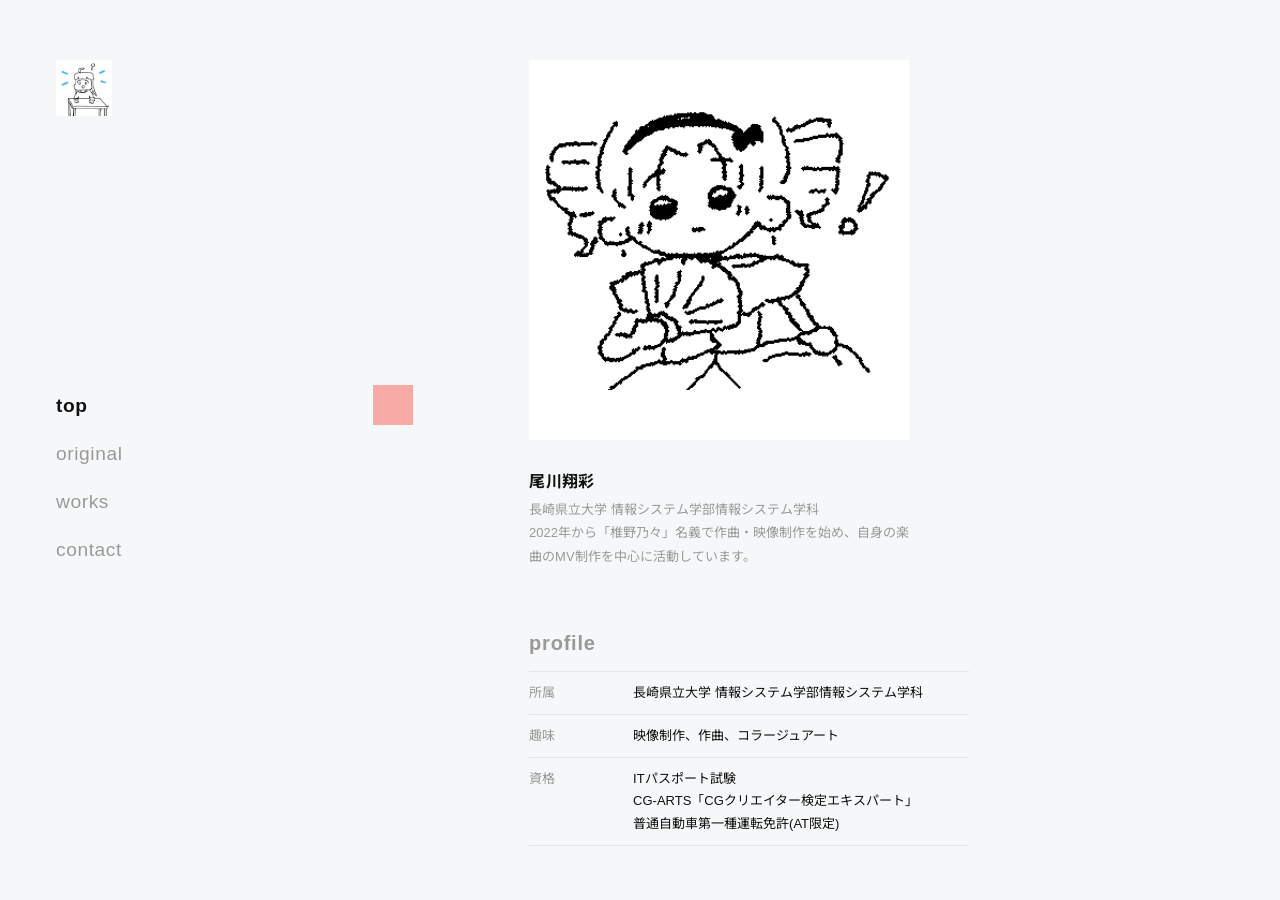
==== commit 6f057b33: "10/01hennkou2" ====
--- a/index.html
+++ b/index.html
@@ -232,7 +232,7 @@
         <header class="view__head">
           <span class="view__eyebrow">Contact - 連絡</span>
           <h2 class="view__title">contact</h2>
-          <p class="view__desc">ご依頼・お問い合わせなど、こちらよりお気軽にご連絡ください！</p>
+          <p class="view__desc">お問い合わせなど、こちらよりお気軽にご連絡ください！</p>
         </header>
         <a href="mailto:BS124010@sun.ac.jp" class="contact-email">BS124010@sun.ac.jp</a>
         <div class="contact-image">
